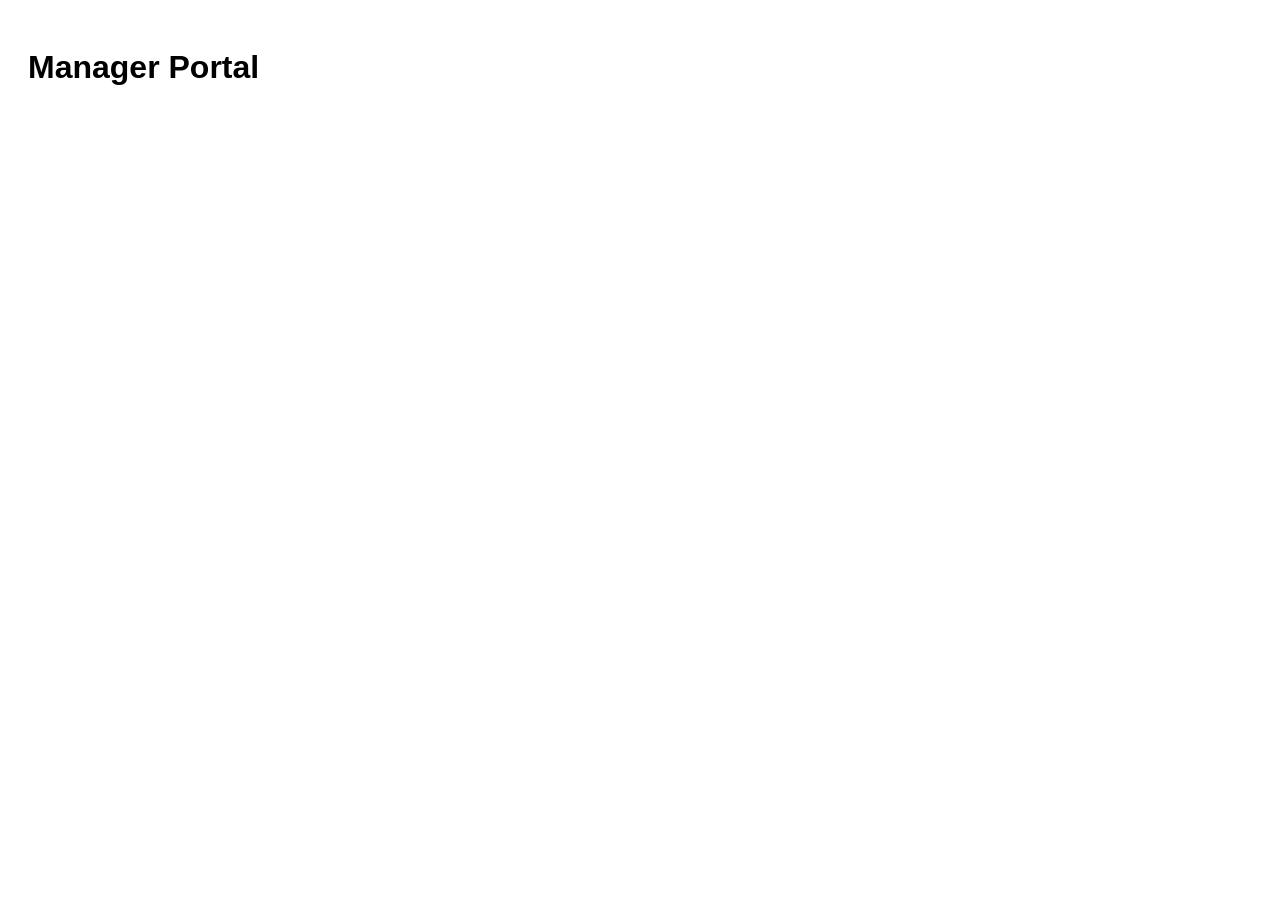
==== manager.html @ 5a34f6fb "Initial upload" ====
<!DOCTYPE html>
<html>
<head>
    <meta charset="UTF-8">
    <meta name="viewport" content="width=device-width, initial-scale=1.0">
    <title>Manager Portal</title>
    <link rel="stylesheet" href="styles.css">
</head>
<body>

    <h1>Manager Portal</h1>
    <div id="requests"></div>

    <script src="script.js"></script>
</body>
</html>
---- styles.css ----
body {
    font-family: Arial, sans-serif;
    padding: 20px;
}
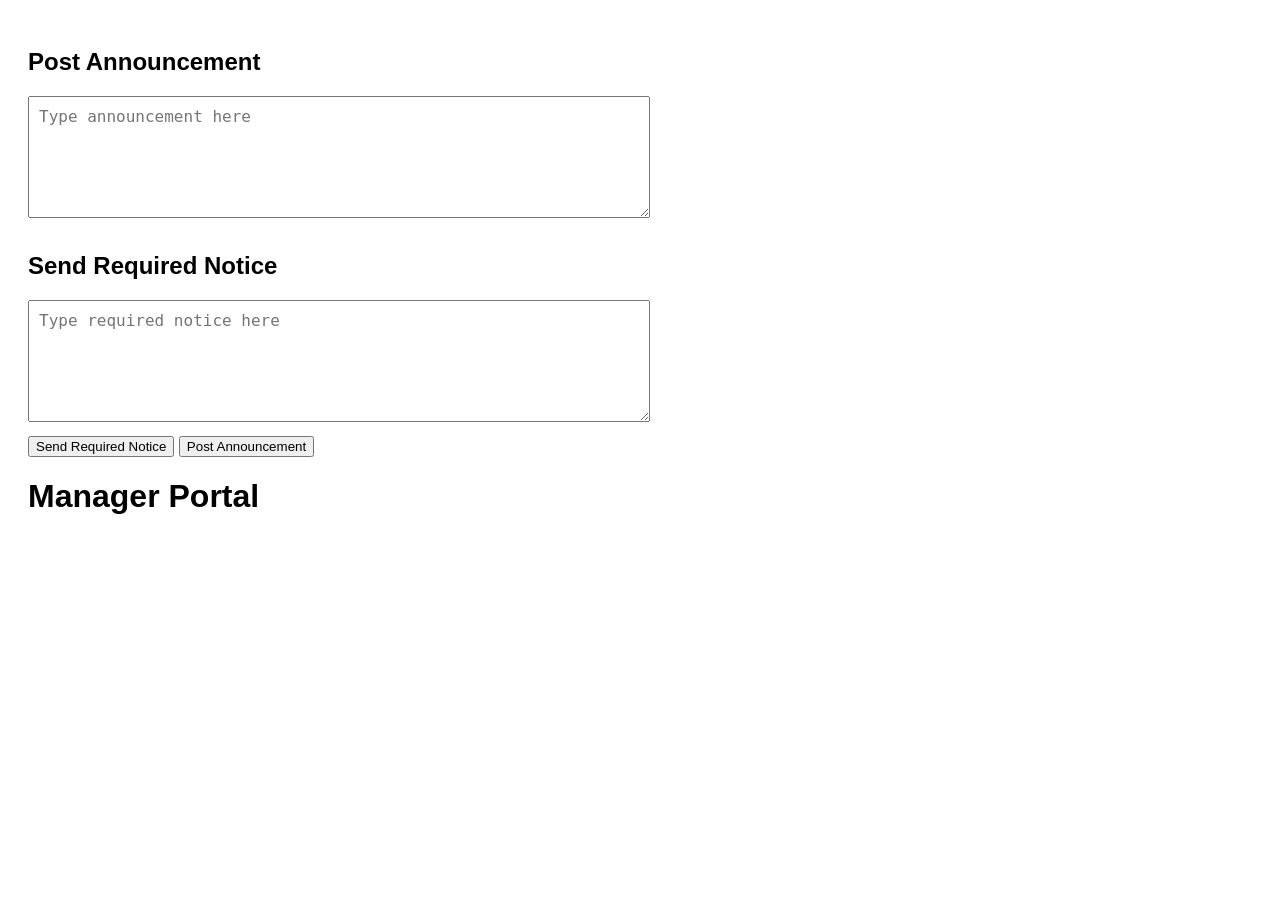
==== commit afff1f1a: "Updated employee portal features" ====
--- a/manager.html
+++ b/manager.html
@@ -8,6 +8,17 @@
 </head>
 <body>
 
+    <h2>Post Announcement</h2>
+
+<textarea id="announcementInput" placeholder="Type announcement here"></textarea>
+<br>
+<h2>Send Required Notice</h2>
+
+<textarea id="noticeInput" placeholder="Type required notice here"></textarea>
+<br>
+<button onclick="sendNotice()">Send Required Notice</button>
+<button onclick="postAnnouncement()">Post Announcement</button>
+
     <h1>Manager Portal</h1>
     <div id="requests"></div>
 
--- a/styles.css
+++ b/styles.css
@@ -1,4 +1,37 @@
 body {
     font-family: Arial, sans-serif;
     padding: 20px;
+}#announcements-widget {
+  background: #ffffff;
+  padding: 15px;
+  border-radius: 8px;
+  margin-bottom: 20px;
+  box-shadow: 0 2px 5px rgba(0,0,0,0.1);
+}
+
+.announcement {
+  border-bottom: 1px solid #ddd;
+  padding: 10px 0;
+}
+
+.new-badge {
+  color: red;
+  font-weight: bold;
+  margin-left: 10px;
+}
+#announcementInput {
+  width: 100%;
+  max-width: 600px;
+  height: 100px;
+  padding: 10px;
+  margin-bottom: 10px;
+  font-size: 16px;
+}
+#noticeInput {
+  width: 100%;
+  max-width: 600px;
+  height: 100px;
+  padding: 10px;
+  margin-bottom: 10px;
+  font-size: 16px;
 }
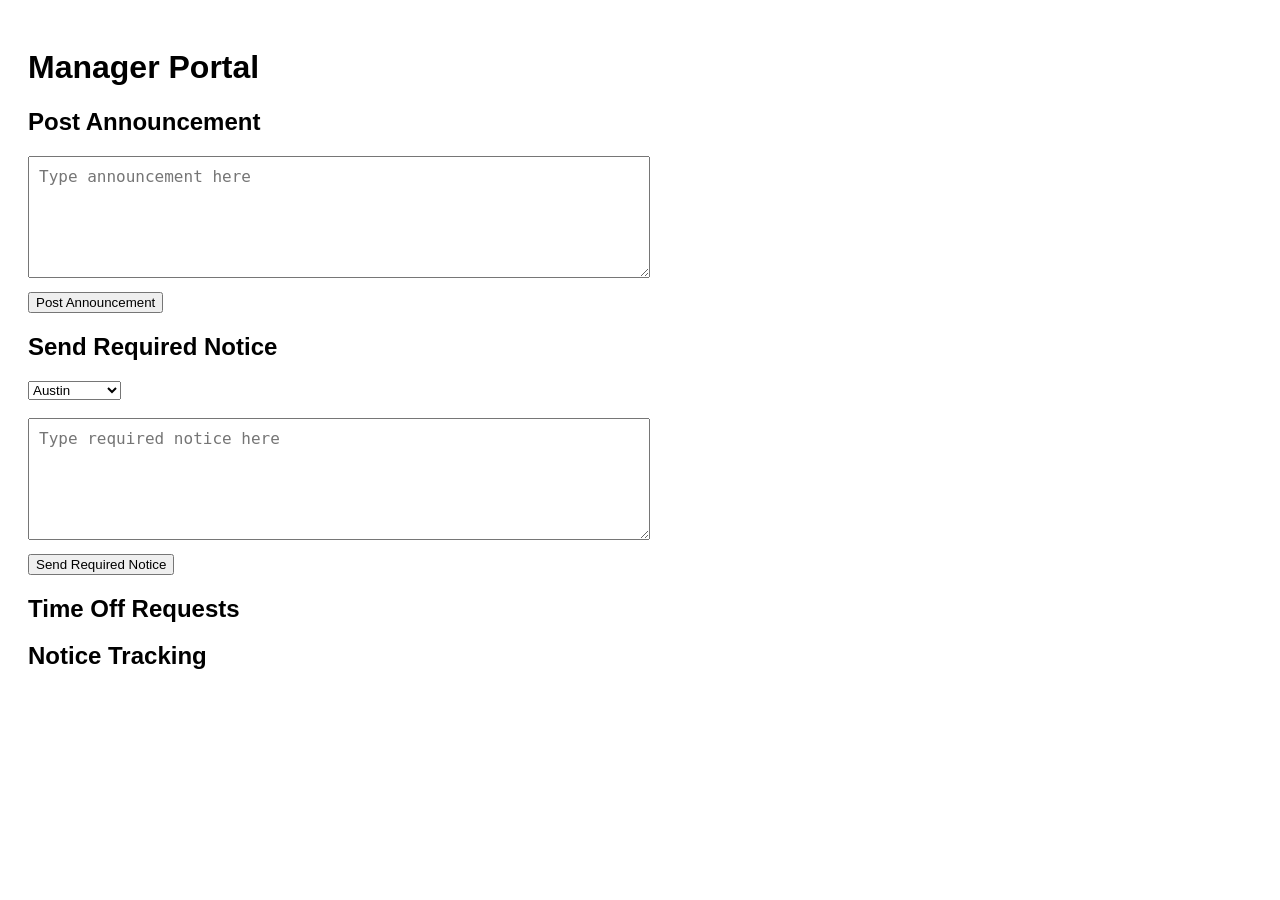
==== commit 6c3ebd89: "update" ====
--- a/manager.html
+++ b/manager.html
@@ -8,19 +8,29 @@
 </head>
 <body>
 
+    <h1>Manager Portal</h1>
+
     <h2>Post Announcement</h2>
+    <textarea id="announcementInput" placeholder="Type announcement here"></textarea>
+    <br>
+    <button onclick="postAnnouncement()">Post Announcement</button>
 
-<textarea id="announcementInput" placeholder="Type announcement here"></textarea>
-<br>
-<h2>Send Required Notice</h2>
+    <h2>Send Required Notice</h2>
+    <select id="employeeSelect">
+        <option value="Austin">Austin</option>
+        <option value="Employee1">Employee 1</option>
+        <option value="Employee2">Employee 2</option>
+    </select>
+    <br><br>
+    <textarea id="noticeInput" placeholder="Type required notice here"></textarea>
+    <br>
+    <button onclick="sendNotice()">Send Required Notice</button>
 
-<textarea id="noticeInput" placeholder="Type required notice here"></textarea>
-<br>
-<button onclick="sendNotice()">Send Required Notice</button>
-<button onclick="postAnnouncement()">Post Announcement</button>
+    <h2>Time Off Requests</h2>
+    <div id="requests"></div>
 
-    <h1>Manager Portal</h1>
-    <div id="requests"></div>
+    <h2>Notice Tracking</h2>
+    <div id="noticeTracking"></div>
 
     <script src="script.js"></script>
 </body>
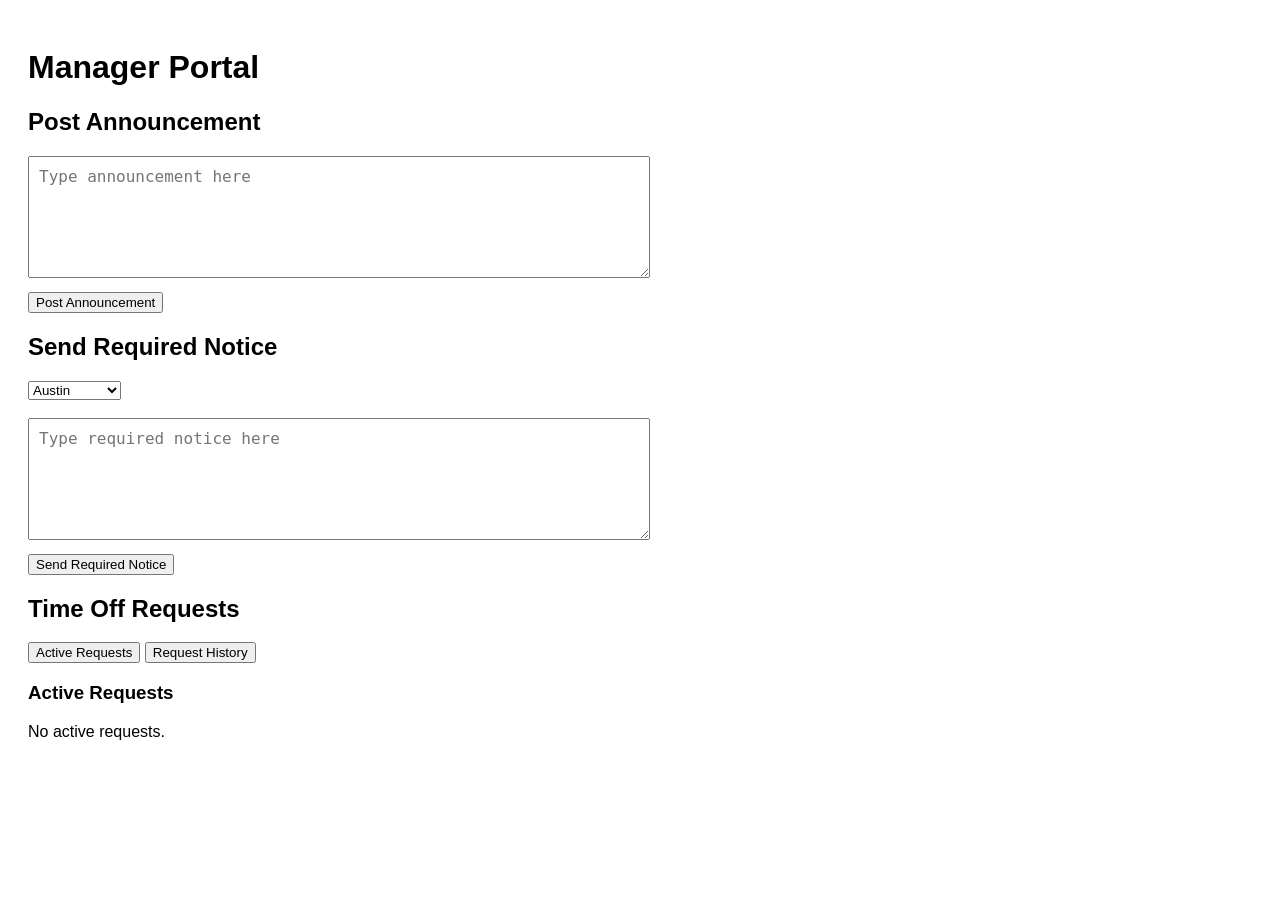
==== commit 816838f1: "4/12/26 Updated" ====
--- a/manager.html
+++ b/manager.html
@@ -26,12 +26,121 @@
     <br>
     <button onclick="sendNotice()">Send Required Notice</button>
 
-    <h2>Time Off Requests</h2>
+   <h2>Time Off Requests</h2>
+
+<div style="margin-bottom: 15px;">
+    <button onclick="showRequestSection('active')">Active Requests</button>
+    <button onclick="showRequestSection('history')">Request History</button>
+</div>
+
+<div id="activeRequestsSection">
+    <h3>Active Requests</h3>
     <div id="requests"></div>
+</div>
 
-    <h2>Notice Tracking</h2>
+<div id="historyRequestsSection" style="display:none;">
+    <h3>Request History</h3>
+    <div id="requestHistory"></div>
+function displayNoticeTracking() {
+    const container = document.getElementById("noticeTracking");
+    if (!container) return;
+
+    let notices = getNotices();
+
+    container.innerHTML = "";
+
+    notices.forEach((n) => {
+        let acknowledged = n.acknowledgedBy || [];
+
+        let isFullyAcknowledged = acknowledged.includes(n.employee);
+
+        if (!isFullyAcknowledged) {
+            container.innerHTML += `
+                <div style="margin-bottom:15px; padding:10px; border:1px solid #ccc;">
+                    <strong>${n.date}</strong><br>
+                    ${n.message}<br><br>
+
+                    <strong>Sent to:</strong> ${n.employee}<br>
+
+                    <strong style="color:green;">Acknowledged:</strong> 
+                    ${acknowledged.length ? acknowledged.join(", ") : "None"}<br>
+
+                    <strong style="color:red;">Not Acknowledged:</strong> 
+                    ${!acknowledged.includes(n.employee) ? n.employee : "None"}
+                </div>
+            `;
+        }
+    });
+
+    if (container.innerHTML === "") {
+        container.innerHTML = "<p>No active notices.</p>";
+    }
+}
+function displayNoticeHistory() {
+    const container = document.getElementById("noticeHistory");
+    if (!container) return;
+
+    let notices = getNotices();
+
+    container.innerHTML = "";
+
+    notices.forEach((n) => {
+        let acknowledged = n.acknowledgedBy || [];
+
+        let isFullyAcknowledged = acknowledged.includes(n.employee);
+
+        if (isFullyAcknowledged) {
+            container.innerHTML += `
+                <div style="margin-bottom:15px; padding:10px; border:1px solid #ccc;">
+                    <strong>${n.date}</strong><br>
+                    ${n.message}<br><br>
+
+                    <strong>Sent to:</strong> ${n.employee}<br>
+
+                    <strong style="color:green;">Acknowledged:</strong> 
+                    ${acknowledged.join(", ")}
+                </div>
+            `;
+        }
+    });
+
+    if (container.innerHTML === "") {
+        container.innerHTML = "<p>No notice history.</p>";
+    }
+}
+function showNoticeSection(section) {
+    const active = document.getElementById("activeNoticeSection");
+    const history = document.getElementById("historyNoticeSection");
+
+    if (!active || !history) return;
+
+    if (section === "active") {
+        active.style.display = "block";
+        history.style.display = "none";
+    } else {
+        active.style.display = "none";
+        history.style.display = "block";
+        displayNoticeHistory();
+    }
+}
+<div style="margin-bottom: 15px;">
+    <button onclick="showNoticeSection('active')">Active Notices</button>
+    <button onclick="showNoticeSection('history')">Notice History</button>
+</div>
+
+<div id="activeNoticeSection">
+    <h3>Active Notices</h3>
     <div id="noticeTracking"></div>
+</div>
 
-    <script src="script.js"></script>
+<div id="historyNoticeSection" style="display:none;">
+    <h3>Notice History</h3>
+    <div id="noticeHistory"></div>
+</div>
+
+   <script src="script.js"></script>
+<script>
+    checkManagerAccess();
+</script>
 </body>
 </html>
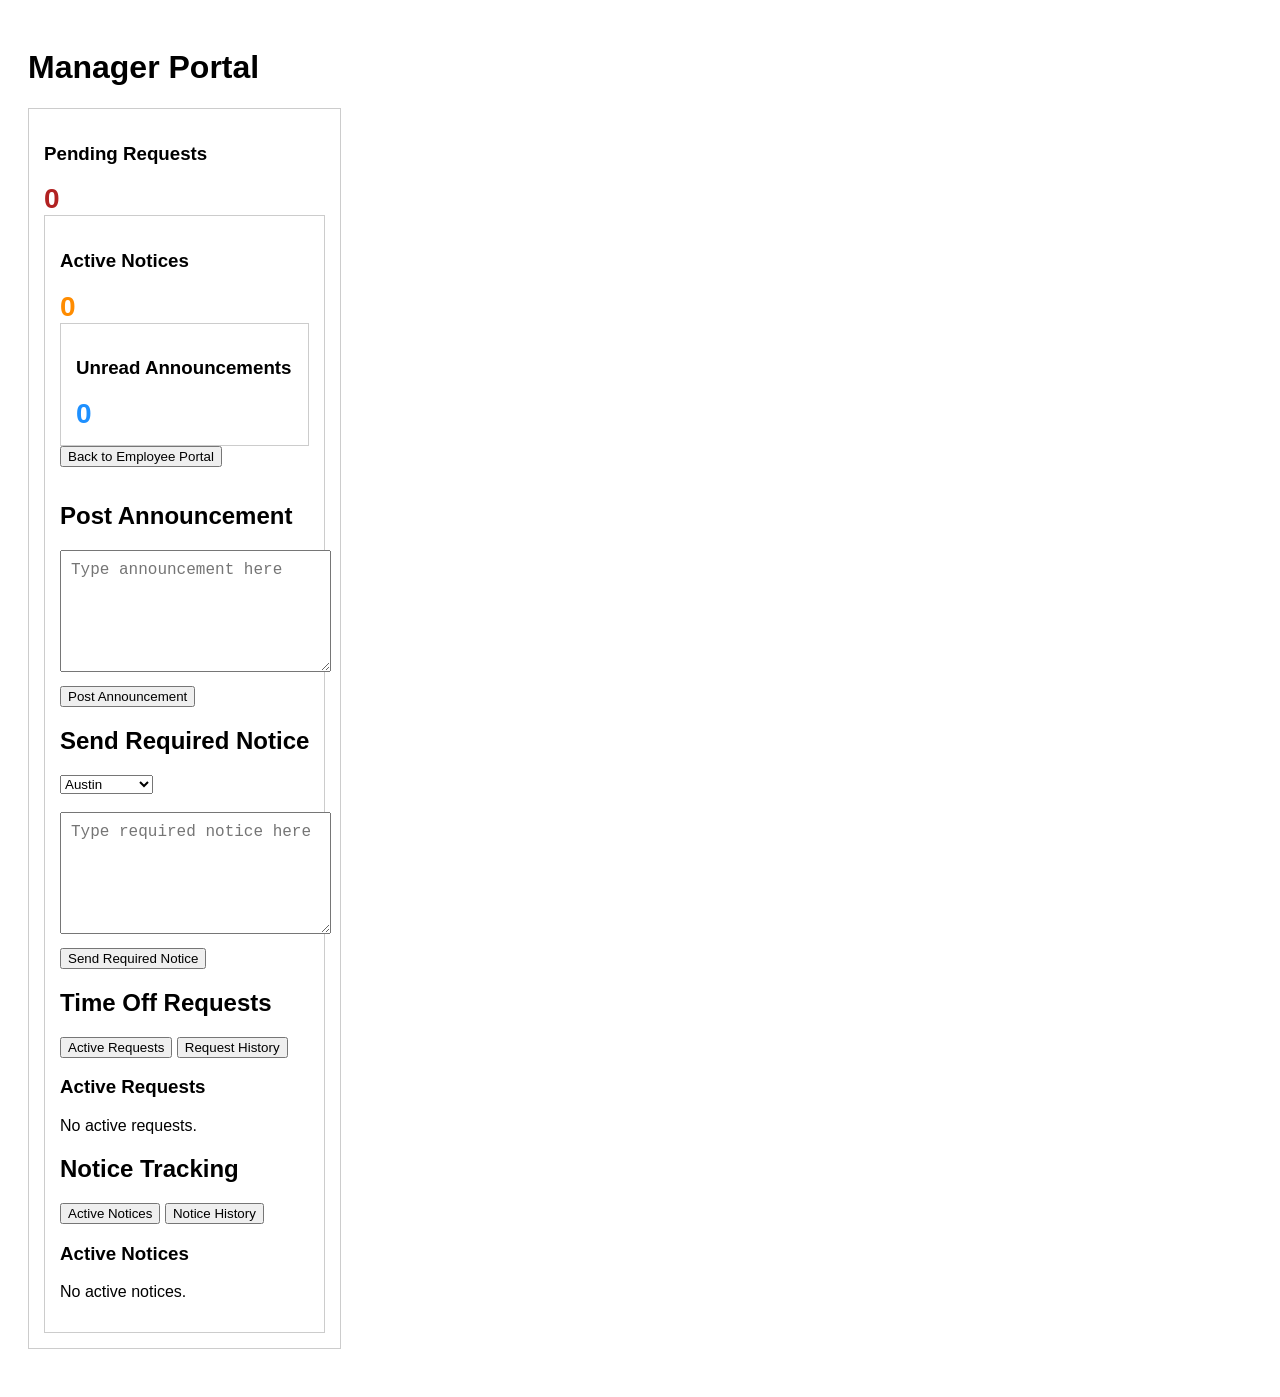
==== commit 9b0a0944: "updated" ====
--- a/manager.html
+++ b/manager.html
@@ -9,6 +9,26 @@
 <body>
 
     <h1>Manager Portal</h1>
+
+    <div id="dashboardSummary" style="display:flex; gap:15px; margin-bottom:20px; flex-wrap:wrap;">
+        <div style="border:1px solid #ccc; padding:15px; min-width:180px;">
+            <h3>Pending Requests</h3>
+            <div id="pendingRequestsCount" style="font-size:28px; font-weight:bold; color:#b22222;">0</div>
+
+
+        <div style="border:1px solid #ccc; padding:15px; min-width:180px;">
+            <h3>Active Notices</h3>
+            <div id="activeNoticesCount" style="font-size:28px; font-weight:bold; color:#ff8c00;">0</div>
+
+
+        <div style="border:1px solid #ccc; padding:15px; min-width:180px;">
+            <h3>Unread Announcements</h3>
+            <div id="unreadAnnouncementsCount" style="font-size:28px; font-weight:bold; color:#1e90ff;">0</div>
+            
+    </div>
+    <button onclick="goToEmployee()" style="margin-bottom:15px;">
+    Back to Employee Portal
+</button>
 
     <h2>Post Announcement</h2>
     <textarea id="announcementInput" placeholder="Type announcement here"></textarea>
@@ -26,121 +46,43 @@
     <br>
     <button onclick="sendNotice()">Send Required Notice</button>
 
-   <h2>Time Off Requests</h2>
+    <h2>Time Off Requests</h2>
 
-<div style="margin-bottom: 15px;">
-    <button onclick="showRequestSection('active')">Active Requests</button>
-    <button onclick="showRequestSection('history')">Request History</button>
-</div>
+    <div style="margin-bottom: 15px;">
+        <button onclick="showRequestSection('active')">Active Requests</button>
+        <button onclick="showRequestSection('history')">Request History</button>
+    </div>
 
-<div id="activeRequestsSection">
-    <h3>Active Requests</h3>
-    <div id="requests"></div>
-</div>
+    <div id="activeRequestsSection">
+        <h3>Active Requests</h3>
+        <div id="requests"></div>
+    </div>
 
-<div id="historyRequestsSection" style="display:none;">
-    <h3>Request History</h3>
-    <div id="requestHistory"></div>
-function displayNoticeTracking() {
-    const container = document.getElementById("noticeTracking");
-    if (!container) return;
+    <div id="historyRequestsSection" style="display:none;">
+        <h3>Request History</h3>
+        <div id="requestHistory"></div>
+    </div>
 
-    let notices = getNotices();
+    <h2>Notice Tracking</h2>
 
-    container.innerHTML = "";
+    <div style="margin-bottom: 15px;">
+        <button onclick="showNoticeSection('active')">Active Notices</button>
+        <button onclick="showNoticeSection('history')">Notice History</button>
+    </div>
 
-    notices.forEach((n) => {
-        let acknowledged = n.acknowledgedBy || [];
+    <div id="activeNoticeSection">
+        <h3>Active Notices</h3>
+        <div id="noticeTracking"></div>
+    </div>
 
-        let isFullyAcknowledged = acknowledged.includes(n.employee);
+    <div id="historyNoticeSection" style="display:none;">
+        <h3>Notice History</h3>
+        <div id="noticeHistory"></div>
+    </div>
 
-        if (!isFullyAcknowledged) {
-            container.innerHTML += `
-                <div style="margin-bottom:15px; padding:10px; border:1px solid #ccc;">
-                    <strong>${n.date}</strong><br>
-                    ${n.message}<br><br>
-
-                    <strong>Sent to:</strong> ${n.employee}<br>
-
-                    <strong style="color:green;">Acknowledged:</strong> 
-                    ${acknowledged.length ? acknowledged.join(", ") : "None"}<br>
-
-                    <strong style="color:red;">Not Acknowledged:</strong> 
-                    ${!acknowledged.includes(n.employee) ? n.employee : "None"}
-                </div>
-            `;
-        }
-    });
-
-    if (container.innerHTML === "") {
-        container.innerHTML = "<p>No active notices.</p>";
-    }
-}
-function displayNoticeHistory() {
-    const container = document.getElementById("noticeHistory");
-    if (!container) return;
-
-    let notices = getNotices();
-
-    container.innerHTML = "";
-
-    notices.forEach((n) => {
-        let acknowledged = n.acknowledgedBy || [];
-
-        let isFullyAcknowledged = acknowledged.includes(n.employee);
-
-        if (isFullyAcknowledged) {
-            container.innerHTML += `
-                <div style="margin-bottom:15px; padding:10px; border:1px solid #ccc;">
-                    <strong>${n.date}</strong><br>
-                    ${n.message}<br><br>
-
-                    <strong>Sent to:</strong> ${n.employee}<br>
-
-                    <strong style="color:green;">Acknowledged:</strong> 
-                    ${acknowledged.join(", ")}
-                </div>
-            `;
-        }
-    });
-
-    if (container.innerHTML === "") {
-        container.innerHTML = "<p>No notice history.</p>";
-    }
-}
-function showNoticeSection(section) {
-    const active = document.getElementById("activeNoticeSection");
-    const history = document.getElementById("historyNoticeSection");
-
-    if (!active || !history) return;
-
-    if (section === "active") {
-        active.style.display = "block";
-        history.style.display = "none";
-    } else {
-        active.style.display = "none";
-        history.style.display = "block";
-        displayNoticeHistory();
-    }
-}
-<div style="margin-bottom: 15px;">
-    <button onclick="showNoticeSection('active')">Active Notices</button>
-    <button onclick="showNoticeSection('history')">Notice History</button>
-</div>
-
-<div id="activeNoticeSection">
-    <h3>Active Notices</h3>
-    <div id="noticeTracking"></div>
-</div>
-
-<div id="historyNoticeSection" style="display:none;">
-    <h3>Notice History</h3>
-    <div id="noticeHistory"></div>
-</div>
-
-   <script src="script.js"></script>
-<script>
-    checkManagerAccess();
-</script>
+    <script src="script.js"></script>
+    <script>
+        checkManagerAccess();
+    </script>
 </body>
 </html>
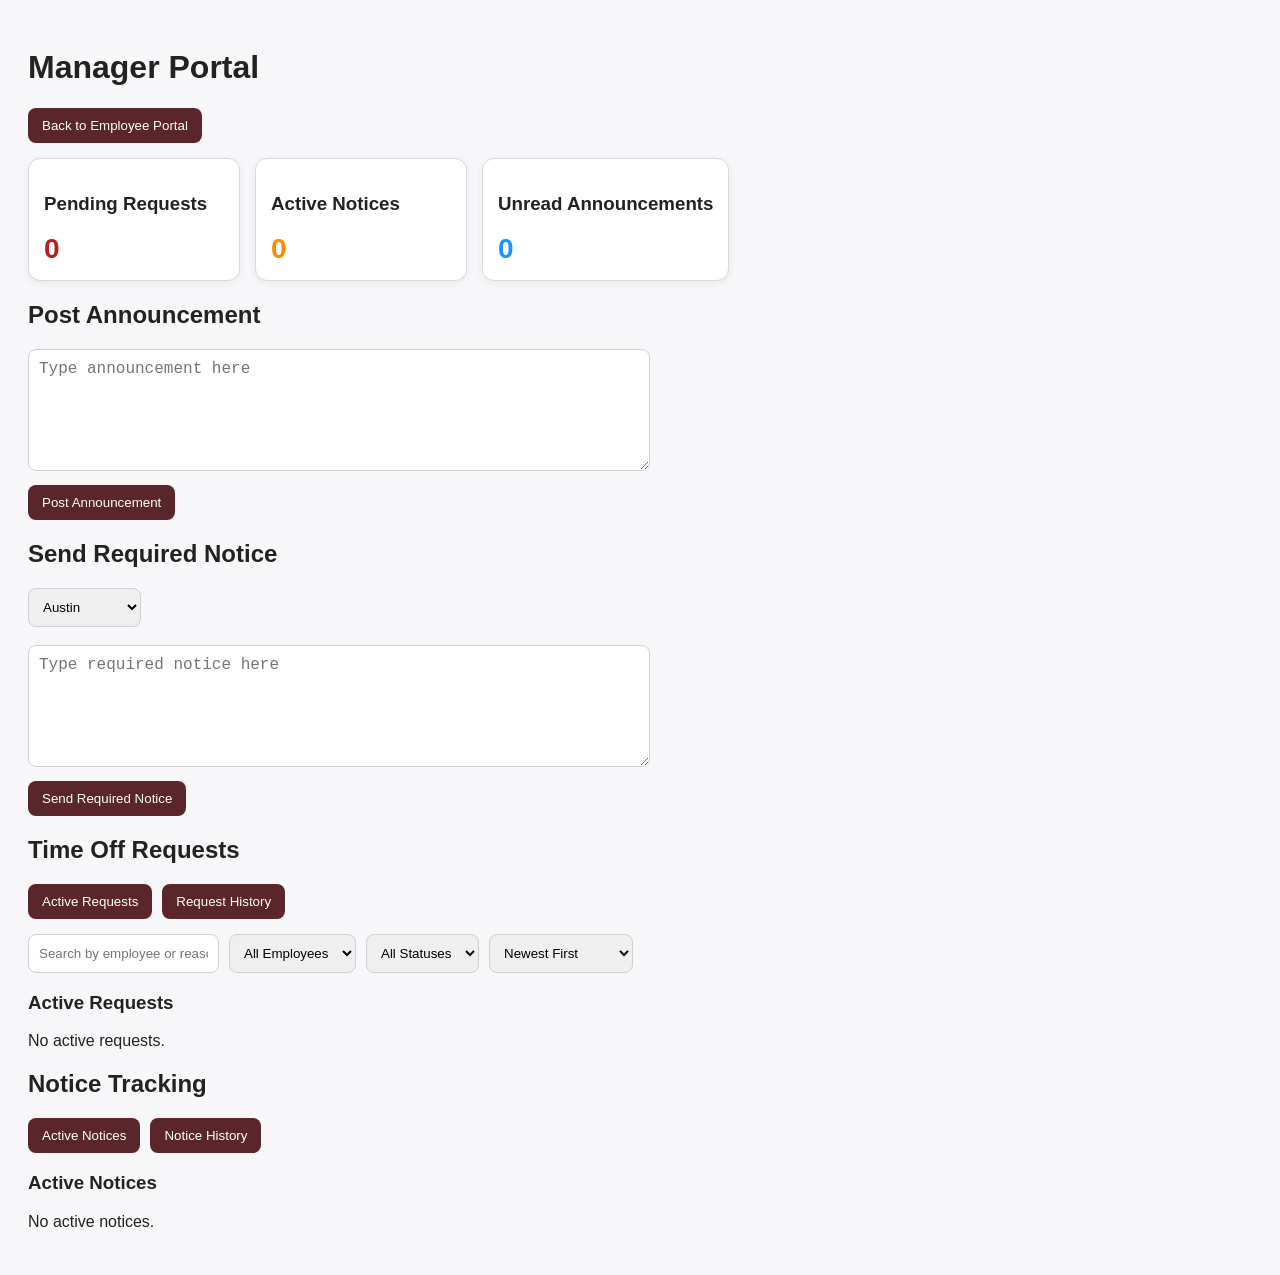
==== commit bf52bb74: "latest update" ====
--- a/manager.html
+++ b/manager.html
@@ -6,31 +6,32 @@
     <title>Manager Portal</title>
     <link rel="stylesheet" href="styles.css">
 </head>
-<body>
+<body class="portal-page">
 
     <h1>Manager Portal</h1>
 
-    <div id="dashboardSummary" style="display:flex; gap:15px; margin-bottom:20px; flex-wrap:wrap;">
-        <div style="border:1px solid #ccc; padding:15px; min-width:180px;">
-            <h3>Pending Requests</h3>
-            <div id="pendingRequestsCount" style="font-size:28px; font-weight:bold; color:#b22222;">0</div>
+    <button onclick="goToEmployee()" style="margin-bottom:15px;">
+        Back to Employee Portal
+    </button>
 
+    <div id="dashboardSummary" class="dashboard-summary">
+    <div onclick="applyDashboardFilter('pendingRequests')" class="dashboard-card clickable-card">
+        <h3>Pending Requests</h3>
+        <div id="pendingRequestsCount" class="dashboard-count requests-count">0</div>
+    </div>
 
-        <div style="border:1px solid #ccc; padding:15px; min-width:180px;">
-            <h3>Active Notices</h3>
-            <div id="activeNoticesCount" style="font-size:28px; font-weight:bold; color:#ff8c00;">0</div>
+    <div onclick="applyDashboardFilter('activeNotices')" class="dashboard-card clickable-card">
+        <h3>Active Notices</h3>
+        <div id="activeNoticesCount" class="dashboard-count notices-count">0</div>
+    </div>
 
+    <div onclick="applyDashboardFilter('unreadAnnouncements')" class="dashboard-card clickable-card">
+        <h3>Unread Announcements</h3>
+        <div id="unreadAnnouncementsCount" class="dashboard-count announcements-count">0</div>
+    </div>
+</div>
 
-        <div style="border:1px solid #ccc; padding:15px; min-width:180px;">
-            <h3>Unread Announcements</h3>
-            <div id="unreadAnnouncementsCount" style="font-size:28px; font-weight:bold; color:#1e90ff;">0</div>
-            
-    </div>
-    <button onclick="goToEmployee()" style="margin-bottom:15px;">
-    Back to Employee Portal
-</button>
-
-    <h2>Post Announcement</h2>
+    <h2 id="announcementsSection">Post Announcement</h2>
     <textarea id="announcementInput" placeholder="Type announcement here"></textarea>
     <br>
     <button onclick="postAnnouncement()">Post Announcement</button>
@@ -48,10 +49,35 @@
 
     <h2>Time Off Requests</h2>
 
-    <div style="margin-bottom: 15px;">
+    <div class="toolbar-row">
         <button onclick="showRequestSection('active')">Active Requests</button>
         <button onclick="showRequestSection('history')">Request History</button>
     </div>
+
+    <div class="toolbar-row">
+    <input type="text" id="requestSearch" placeholder="Search by employee or reason" oninput="refreshManagerData()">
+
+    <select id="employeeFilter" onchange="refreshManagerData()">
+        <option value="all">All Employees</option>
+        <option value="Austin">Austin</option>
+        <option value="Employee1">Employee 1</option>
+        <option value="Employee2">Employee 2</option>
+    </select>
+
+    <select id="requestStatusFilter" onchange="refreshManagerData()">
+        <option value="all">All Statuses</option>
+        <option value="Pending">Pending</option>
+        <option value="Approved">Approved</option>
+        <option value="Denied">Denied</option>
+    </select>
+
+    <select id="requestSortOrder" onchange="refreshManagerData()">
+        <option value="newest">Newest First</option>
+        <option value="oldest">Oldest First</option>
+        <option value="dateOffSoonest">Date Off Soonest</option>
+        <option value="dateOffLatest">Date Off Latest</option>
+    </select>
+</div>
 
     <div id="activeRequestsSection">
         <h3>Active Requests</h3>
@@ -65,7 +91,7 @@
 
     <h2>Notice Tracking</h2>
 
-    <div style="margin-bottom: 15px;">
+    <div class="toolbar-row">
         <button onclick="showNoticeSection('active')">Active Notices</button>
         <button onclick="showNoticeSection('history')">Notice History</button>
     </div>
--- a/styles.css
+++ b/styles.css
@@ -34,4 +34,132 @@
   padding: 10px;
   margin-bottom: 10px;
   font-size: 16px;
+}
+body.portal-page {
+    font-family: Arial, sans-serif;
+    background: #f7f7f9;
+    color: #222;
+    padding: 20px;
+}
+
+.dashboard-summary {
+    display: flex;
+    gap: 15px;
+    margin-bottom: 20px;
+    flex-wrap: wrap;
+}
+
+.dashboard-card {
+    background: white;
+    border: 1px solid #d8d8dd;
+    padding: 15px;
+    min-width: 180px;
+    border-radius: 12px;
+    box-shadow: 0 2px 8px rgba(0,0,0,0.06);
+}
+
+.clickable-card {
+    cursor: pointer;
+    transition: transform 0.15s ease, box-shadow 0.15s ease;
+}
+
+.clickable-card:hover {
+    transform: translateY(-2px);
+    box-shadow: 0 6px 14px rgba(0,0,0,0.10);
+}
+
+.dashboard-count {
+    font-size: 28px;
+    font-weight: bold;
+}
+
+.requests-count {
+    color: #b22222;
+}
+
+.notices-count {
+    color: #ff8c00;
+}
+
+.announcements-count {
+    color: #1e90ff;
+}
+
+.toolbar-row {
+    display: flex;
+    gap: 10px;
+    flex-wrap: wrap;
+    margin-bottom: 15px;
+}
+
+input[type="text"],
+select,
+textarea {
+    padding: 10px;
+    border: 1px solid #cfcfd6;
+    border-radius: 8px;
+}
+
+textarea {
+    min-width: 320px;
+    min-height: 90px;
+}
+
+button {
+    padding: 10px 14px;
+    border: none;
+    border-radius: 8px;
+    background: #5a262b;
+    color: white;
+    cursor: pointer;
+}
+
+button:hover {
+    opacity: 0.92;
+}
+
+.request-card,
+.announcement,
+.notice {
+    background: white;
+    border: 1px solid #d8d8dd;
+    border-radius: 12px;
+    padding: 12px;
+    margin-bottom: 12px;
+    box-shadow: 0 2px 8px rgba(0,0,0,0.05);
+}
+
+.new-request-card {
+    border-left: 5px solid #b22222;
+    background: #fff8f8;
+}
+
+.new-alert-badge {
+    display: inline-block;
+    margin-left: 8px;
+    padding: 3px 8px;
+    border-radius: 999px;
+    background: #b22222;
+    color: white;
+    font-size: 12px;
+    font-weight: bold;
+}
+
+.card-title-row {
+    margin-bottom: 6px;
+}
+
+.status-pending {
+    color: #b22222;
+    font-weight: bold;
+}
+
+.status-approved {
+    color: #1e7e34;
+    font-weight: bold;
+}
+
+.status-denied {
+    color: #666;
+    font-weight: bold;
 }
